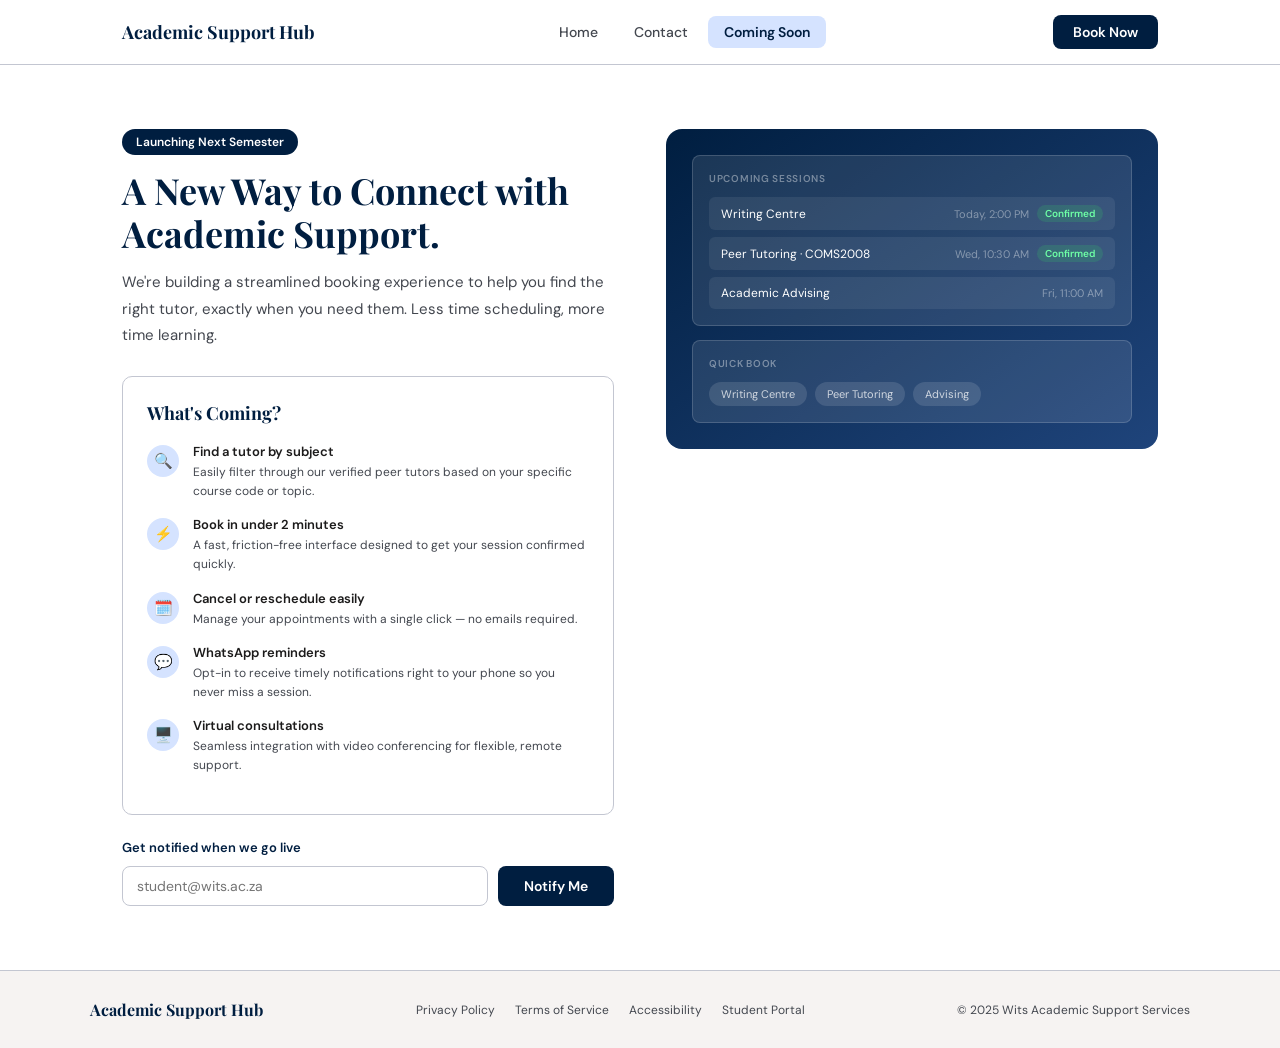
==== coming-soon.html @ ca7da74b "Final Deployment" ====
<!DOCTYPE html>
<html lang="en">
<head>
  <meta charset="UTF-8" />
  <meta name="viewport" content="width=device-width, initial-scale=1.0" />
  <title>Coming Soon – Academic Support Hub</title>
  <link rel="stylesheet" href="styles.css" />
</head>
<body>

<!-- ── Navigation ── -->
<nav>
  <div class="nav-inner">
    <span class="nav-brand">Academic Support Hub</span>
    <div class="nav-links">
      <a href="index.html">Home</a>
      <a href="contact.html">Contact</a>
      <a href="coming-soon.html" class="active">Coming Soon</a>
    </div>
    <a href="coming-soon.html" class="nav-cta">Book Now</a>
  </div>
</nav>

<!-- ── Main Content ── -->
<div class="container">
  <div class="coming-layout">

    <!-- Left: Copy + Features + Email -->
    <div class="coming-content">
      <span class="badge badge-dark">Launching Next Semester</span>
      <h1>A New Way to Connect with Academic Support.</h1>
      <p>
        We're building a streamlined booking experience to help you find the
        right tutor, exactly when you need them. Less time scheduling, more
        time learning.
      </p>

      <!-- Features List -->
      <div class="card features-card">
        <h2>What's Coming?</h2>

        <div class="feature-item">
          <div class="feat-dot">🔍</div>
          <div>
            <h4>Find a tutor by subject</h4>
            <p>Easily filter through our verified peer tutors based on your specific course code or topic.</p>
          </div>
        </div>

        <div class="feature-item">
          <div class="feat-dot">⚡</div>
          <div>
            <h4>Book in under 2 minutes</h4>
            <p>A fast, friction-free interface designed to get your session confirmed quickly.</p>
          </div>
        </div>

        <div class="feature-item">
          <div class="feat-dot">🗓️</div>
          <div>
            <h4>Cancel or reschedule easily</h4>
            <p>Manage your appointments with a single click — no emails required.</p>
          </div>
        </div>

        <div class="feature-item">
          <div class="feat-dot">💬</div>
          <div>
            <h4>WhatsApp reminders</h4>
            <p>Opt-in to receive timely notifications right to your phone so you never miss a session.</p>
          </div>
        </div>

        <div class="feature-item">
          <div class="feat-dot">🖥️</div>
          <div>
            <h4>Virtual consultations</h4>
            <p>Seamless integration with video conferencing for flexible, remote support.</p>
          </div>
        </div>

      </div>

      <!-- Email Signup -->
      <div class="notify-section">
        <span class="notify-label">Get notified when we go live</span>
        <div class="notify-row">
          <input type="email" placeholder="student@wits.ac.za" />
          <button class="btn btn-primary" type="button">Notify Me</button>
        </div>
      </div>

    </div>

    <!-- Right: Mock Dashboard Preview -->
    <div class="mock-visual">

      <div class="mock-panel">
        <p class="mock-title">Upcoming Sessions</p>
        <div class="mock-row">
          <span class="mock-name">Writing Centre</span>
          <div style="display:flex;align-items:center;gap:8px;">
            <span class="mock-time">Today, 2:00 PM</span>
            <span class="mock-chip-confirmed">Confirmed</span>
          </div>
        </div>
        <div class="mock-row">
          <span class="mock-name">Peer Tutoring · COMS2008</span>
          <div style="display:flex;align-items:center;gap:8px;">
            <span class="mock-time">Wed, 10:30 AM</span>
            <span class="mock-chip-confirmed">Confirmed</span>
          </div>
        </div>
        <div class="mock-row">
          <span class="mock-name">Academic Advising</span>
          <span class="mock-time">Fri, 11:00 AM</span>
        </div>
      </div>

      <div class="mock-panel">
        <p class="mock-title">Quick Book</p>
        <div class="mock-chips">
          <span class="mock-chip">Writing Centre</span>
          <span class="mock-chip">Peer Tutoring</span>
          <span class="mock-chip">Advising</span>
        </div>
      </div>

    </div>

  </div>
</div>

<!-- ── Footer ── -->
<footer>
  <div class="footer-inner">
    <span class="footer-brand">Academic Support Hub</span>
    <div class="footer-links">
      <a href="#">Privacy Policy</a>
      <a href="#">Terms of Service</a>
      <a href="#">Accessibility</a>
      <a href="#">Student Portal</a>
    </div>
    <span class="footer-copy">© 2025 Wits Academic Support Services</span>
  </div>
</footer>

</body>
</html>
---- styles.css ----
/* ── Google Fonts ── */
@import url('https://fonts.googleapis.com/css2?family=Playfair+Display:wght@600;700&family=DM+Sans:wght@400;500;600&display=swap');

/* ── Design Tokens ── */
:root {
  --navy:       #001e40;
  --navy-mid:   #1f447b;
  --navy-light: #d5e3ff;
  --gold:       #ffc63d;
  --white:      #ffffff;
  --surface:    #f6f3f2;
  --text:       #1c1b1b;
  --muted:      #43474f;
  --border:     #c3c6d1;
  --radius:     10px;
}

/* ── Reset ── */
*, *::before, *::after { box-sizing: border-box; margin: 0; padding: 0; }
body { font-family: 'DM Sans', sans-serif; background: #fff; color: var(--text); }
a    { text-decoration: none; color: inherit; }
img  { display: block; max-width: 100%; }

/* ── Nav ── */
nav {
  background: #fff;
  border-bottom: 1px solid var(--border);
  position: sticky; top: 0; z-index: 99;
}
.nav-inner {
  max-width: 1100px; margin: 0 auto;
  padding: 0 32px; height: 64px;
  display: flex; align-items: center; justify-content: space-between;
}
.nav-brand {
  font-family: 'Playfair Display', serif;
  font-size: 18px; color: var(--navy); font-weight: 700;
}
.nav-links { display: flex; gap: 4px; }
.nav-links a {
  padding: 7px 16px; border-radius: 8px;
  font-size: 14px; font-weight: 500; color: var(--muted);
  transition: background 0.15s, color 0.15s;
}
.nav-links a:hover       { background: var(--surface); color: var(--navy); }
.nav-links a.active      { background: var(--navy-light); color: var(--navy); font-weight: 600; }
.nav-cta {
  background: var(--navy); color: #fff;
  padding: 8px 20px; border-radius: 8px;
  font-size: 14px; font-weight: 600;
  transition: opacity 0.15s;
}
.nav-cta:hover { opacity: 0.85; }

/* ── Container ── */
.container { max-width: 1100px; margin: 0 auto; padding: 0 32px; }

/* ── Buttons ── */
.btn {
  display: inline-block; padding: 11px 26px;
  border-radius: 8px; font-size: 14px; font-weight: 600;
  transition: all 0.15s; cursor: pointer; border: none;
  font-family: 'DM Sans', sans-serif;
}
.btn-primary  { background: var(--navy); color: #fff; }
.btn-primary:hover { opacity: 0.88; }
.btn-outline  { background: transparent; color: var(--navy); border: 1.5px solid var(--navy); }
.btn-outline:hover { background: var(--surface); }

/* ── Section helpers ── */
.section       { padding: 72px 0; }
.section-tint  { background: var(--surface); }
.section-title {
  font-family: 'Playfair Display', serif;
  font-size: 30px; color: var(--navy); margin-bottom: 10px;
}
.section-sub   { font-size: 15px; color: var(--muted); line-height: 1.7; }
.text-center   { text-align: center; }
.mb-40         { margin-bottom: 40px; }

/* ── Cards ── */
.card {
  background: #fff; border: 1px solid var(--border);
  border-radius: var(--radius); padding: 24px;
}
.card:hover { box-shadow: 0 4px 20px rgba(0,30,64,0.1); }

/* ── Grid ── */
.grid-3 { display: grid; grid-template-columns: repeat(3,1fr); gap: 22px; }
.grid-2 { display: grid; grid-template-columns: repeat(2,1fr); gap: 22px; }

/* ── Badge ── */
.badge {
  display: inline-block; padding: 5px 14px;
  border-radius: 99px; font-size: 12px; font-weight: 600;
}
.badge-light { background: var(--navy-light); color: var(--navy-mid); }
.badge-dark  { background: var(--navy); color: #fff; }

/* ── Footer ── */
footer {
  background: var(--surface); border-top: 1px solid var(--border);
  padding: 28px 32px;
}
.footer-inner {
  max-width: 1100px; margin: 0 auto;
  display: flex; align-items: center; justify-content: space-between;
  flex-wrap: wrap; gap: 12px;
}
.footer-brand { font-family: 'Playfair Display', serif; font-size: 16px; color: var(--navy); font-weight: 700; }
.footer-links { display: flex; gap: 20px; }
.footer-links a { font-size: 12px; color: var(--muted); }
.footer-links a:hover { color: var(--navy); }
.footer-copy { font-size: 12px; color: var(--muted); }

/* ── Hero (homepage) ── */
.hero {
  display: grid; grid-template-columns: 1fr 1fr;
  gap: 52px; align-items: center; padding: 72px 0;
}
.hero-title {
  font-family: 'Playfair Display', serif;
  font-size: 44px; line-height: 1.15; color: var(--navy);
  margin: 18px 0 16px;
}
.hero-sub { font-size: 16px; color: var(--muted); line-height: 1.75; max-width: 440px; margin-bottom: 28px; }
.hero-actions { display: flex; gap: 12px; }

.hero-visual {
  background: linear-gradient(145deg, var(--navy), var(--navy-mid));
  border-radius: 16px; padding: 36px 28px;
  display: flex; flex-direction: column; gap: 20px;
}
.stats-row { display: flex; gap: 14px; }
.stat {
  flex: 1; background: rgba(255,255,255,0.1);
  border: 1px solid rgba(255,255,255,0.15);
  border-radius: 8px; padding: 16px 10px; text-align: center;
}
.stat-num  { font-family: 'Playfair Display',serif; font-size: 28px; color:#fff; font-weight:700; }
.stat-lbl  { font-size: 11px; color: rgba(255,255,255,0.55); margin-top: 4px; }
.hero-tag  { font-size: 11px; color: rgba(255,255,255,0.35); text-align: center; border-top: 1px solid rgba(255,255,255,0.1); padding-top: 14px; }

/* ── Value cards ── */
.value-icon { font-size: 26px; margin-bottom: 14px; }
.value-card h3 { font-family: 'Playfair Display',serif; font-size: 17px; color: var(--navy); margin-bottom: 8px; }
.value-card p  { font-size: 14px; color: var(--muted); line-height: 1.65; }

/* ── Service cards ── */
.service-thumb {
  height: 110px; border-radius: 8px 8px 0 0;
  display: flex; align-items: center; justify-content: center; font-size: 44px;
  margin: -24px -24px 20px;
}
.thumb-writing  { background: linear-gradient(135deg,#e8f0fe,#d5e3ff); }
.thumb-tutoring { background: linear-gradient(135deg,#fff8e1,#ffdf9e); }
.thumb-advising { background: linear-gradient(135deg,#e8f5e9,#c8e6c9); }
.service-card h3 { font-family: 'Playfair Display',serif; font-size: 18px; color: var(--navy); margin-bottom: 8px; }
.service-card p  { font-size: 13px; color: var(--muted); line-height: 1.65; }

/* ── Contact page ── */
.page-hero { background: var(--surface); border-bottom: 1px solid var(--border); padding: 60px 0; }
.page-hero h1 { font-family: 'Playfair Display',serif; font-size: 38px; color: var(--navy); margin-bottom: 12px; }
.page-hero p  { font-size: 16px; color: var(--muted); max-width: 480px; line-height: 1.7; }

.contact-layout { display: grid; grid-template-columns: 5fr 7fr; gap: 28px; padding: 56px 0; }
.contact-col    { display: flex; flex-direction: column; gap: 16px; }
.info-icon-wrap { display: flex; align-items: center; gap: 12px; margin-bottom: 10px; }
.info-icon { width: 38px; height: 38px; border-radius: 50%; display:flex; align-items:center; justify-content:center; font-size:18px; }
.info-card h3 { font-family: 'Playfair Display',serif; font-size: 16px; color: var(--navy); }
.info-card p  { font-size: 13px; color: var(--muted); margin-bottom: 5px; }
.info-card a, .info-card span { font-size: 13px; font-weight: 600; color: var(--navy); }
.info-card a:hover { text-decoration: underline; }

.form-card h2 { font-family: 'Playfair Display',serif; font-size: 21px; color: var(--navy); margin-bottom: 22px; }
.form-row { display: grid; grid-template-columns: 1fr 1fr; gap: 16px; }
.form-group { display: flex; flex-direction: column; gap: 6px; margin-bottom: 16px; }
.form-group label { font-size: 11px; font-weight: 600; color: var(--muted); text-transform: uppercase; letter-spacing: 0.5px; }
.form-group input,
.form-group textarea {
  border: 1px solid var(--border); border-radius: 8px;
  padding: 10px 14px; font-size: 14px; font-family: 'DM Sans',sans-serif;
  background: #fff; color: var(--text); outline: none;
  transition: border-color 0.15s;
}
.form-group input:focus,
.form-group textarea:focus { border-color: var(--navy); }
.form-group textarea { resize: none; height: 110px; }
.form-submit { display: flex; justify-content: flex-end; margin-top: 8px; }

/* ── Coming Soon page ── */
.coming-layout { display: grid; grid-template-columns: 1fr 1fr; gap: 52px; align-items: start; padding: 64px 0; }
.coming-content h1 { font-family: 'Playfair Display',serif; font-size: 36px; color: var(--navy); margin: 14px 0; line-height: 1.2; }
.coming-content > p { font-size: 15px; color: var(--muted); line-height: 1.75; margin-bottom: 28px; }
.features-card h2 { font-family: 'Playfair Display',serif; font-size: 18px; color: var(--navy); margin-bottom: 18px; }
.feature-item { display: flex; gap: 14px; margin-bottom: 16px; align-items: flex-start; }
.feat-dot { width: 32px; height: 32px; border-radius: 50%; background: var(--navy-light); display:flex; align-items:center; justify-content:center; font-size:15px; flex-shrink:0; margin-top:2px; }
.feature-item h4 { font-size: 13px; font-weight: 600; color: var(--text); margin-bottom: 3px; }
.feature-item p  { font-size: 12px; color: var(--muted); line-height: 1.55; }

.notify-section { margin-top: 24px; }
.notify-label { font-size: 13px; font-weight: 600; color: var(--navy); display:block; margin-bottom: 10px; }
.notify-row { display: flex; gap: 10px; }
.notify-row input {
  flex: 1; border: 1px solid var(--border); border-radius: 8px;
  padding: 10px 14px; font-size: 14px; font-family: 'DM Sans',sans-serif; outline: none;
}
.notify-row input:focus { border-color: var(--navy); }

.mock-visual {
  background: linear-gradient(145deg, var(--navy), var(--navy-mid));
  border-radius: 16px; padding: 26px; display:flex; flex-direction:column; gap:14px;
}
.mock-panel { background: rgba(255,255,255,0.1); border:1px solid rgba(255,255,255,0.16); border-radius:8px; padding:16px; }
.mock-title { font-size:10px; font-weight:600; color:rgba(255,255,255,0.4); text-transform:uppercase; letter-spacing:.7px; margin-bottom:12px; }
.mock-row { display:flex; align-items:center; justify-content:space-between; background:rgba(255,255,255,0.07); border-radius:6px; padding:8px 12px; margin-bottom:7px; }
.mock-row:last-child { margin-bottom:0; }
.mock-name  { font-size:12px; color:#fff; }
.mock-time  { font-size:11px; color:rgba(255,255,255,0.4); }
.mock-chip-confirmed { background:rgba(50,200,100,0.2); color:#6effa6; font-size:10px; font-weight:600; padding:2px 8px; border-radius:10px; }
.mock-chips { display:flex; gap:8px; flex-wrap:wrap; }
.mock-chip  { background:rgba(255,255,255,0.12); color:rgba(255,255,255,0.75); font-size:11px; padding:5px 12px; border-radius:16px; }

/* ── Responsive ── */
@media (max-width: 860px) {
  .hero, .coming-layout, .contact-layout { grid-template-columns: 1fr; }
  .hero-visual, .mock-visual { display: none; }
  .grid-3 { grid-template-columns: 1fr; }
  .grid-2 { grid-template-columns: 1fr; }
  .form-row { grid-template-columns: 1fr; }
  .nav-links { display: none; }
}
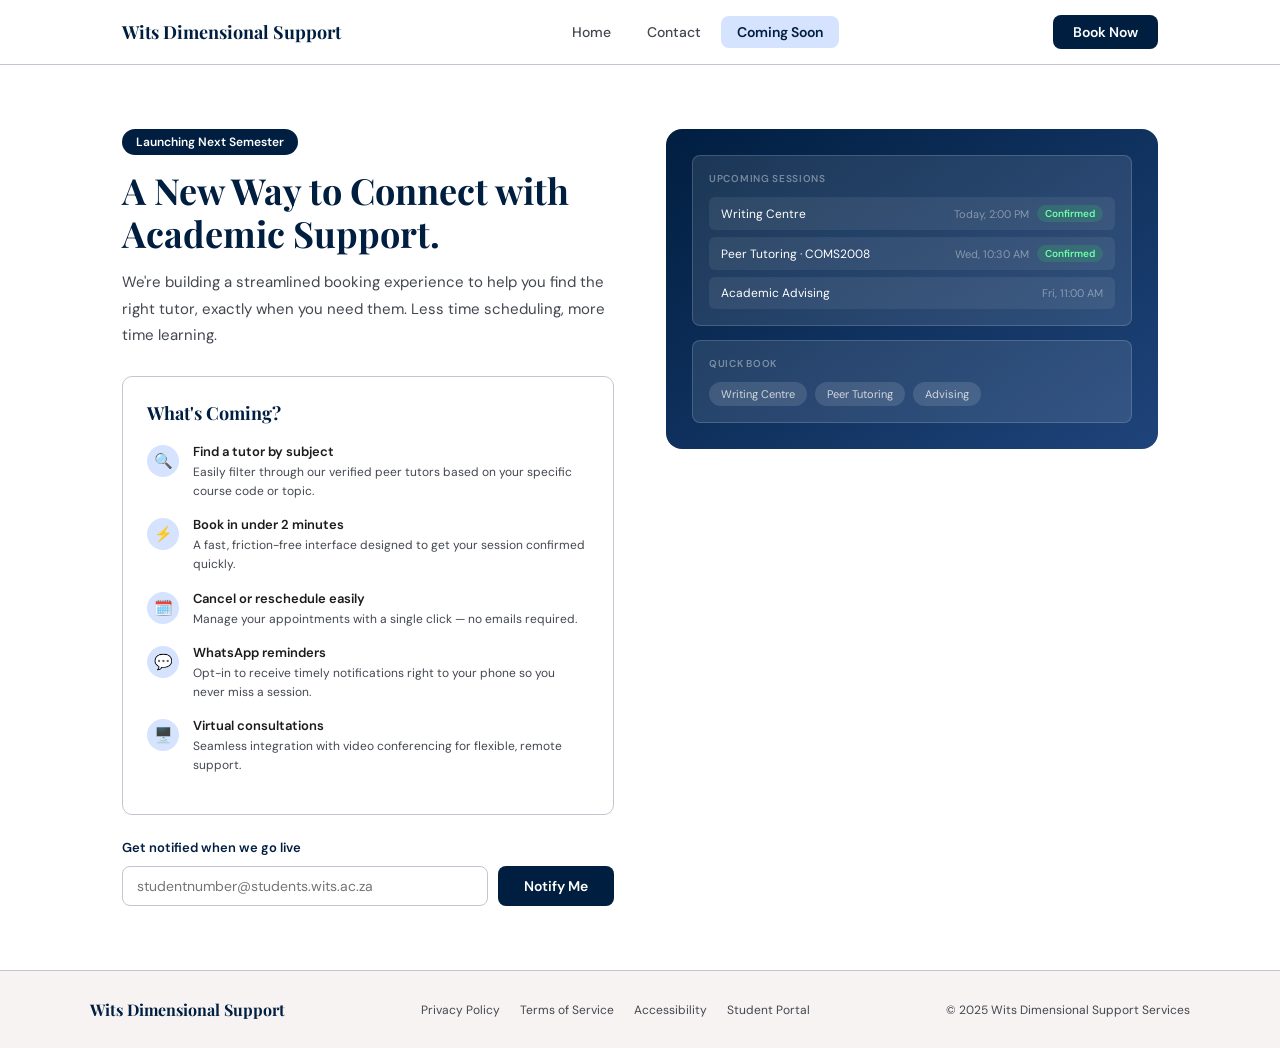
==== commit fa27b91a: "Send to team" ====
--- a/coming-soon.html
+++ b/coming-soon.html
@@ -3,7 +3,7 @@
 <head>
   <meta charset="UTF-8" />
   <meta name="viewport" content="width=device-width, initial-scale=1.0" />
-  <title>Coming Soon – Academic Support Hub</title>
+  <title>Coming Soon – Wits Dimensional Support</title>
   <link rel="stylesheet" href="styles.css" />
 </head>
 <body>
@@ -11,7 +11,7 @@
 <!-- ── Navigation ── -->
 <nav>
   <div class="nav-inner">
-    <span class="nav-brand">Academic Support Hub</span>
+    <span class="nav-brand">Wits Dimensional Support</span>
     <div class="nav-links">
       <a href="index.html">Home</a>
       <a href="contact.html">Contact</a>
@@ -85,7 +85,7 @@
       <div class="notify-section">
         <span class="notify-label">Get notified when we go live</span>
         <div class="notify-row">
-          <input type="email" placeholder="student@wits.ac.za" />
+          <input type="email" placeholder="studentnumber@students.wits.ac.za" />
           <button class="btn btn-primary" type="button">Notify Me</button>
         </div>
       </div>
@@ -134,14 +134,14 @@
 <!-- ── Footer ── -->
 <footer>
   <div class="footer-inner">
-    <span class="footer-brand">Academic Support Hub</span>
+    <span class="footer-brand">Wits Dimensional Support</span>
     <div class="footer-links">
       <a href="#">Privacy Policy</a>
       <a href="#">Terms of Service</a>
       <a href="#">Accessibility</a>
       <a href="#">Student Portal</a>
     </div>
-    <span class="footer-copy">© 2025 Wits Academic Support Services</span>
+    <span class="footer-copy">© 2025 Wits Dimensional Support Services</span>
   </div>
 </footer>
 
